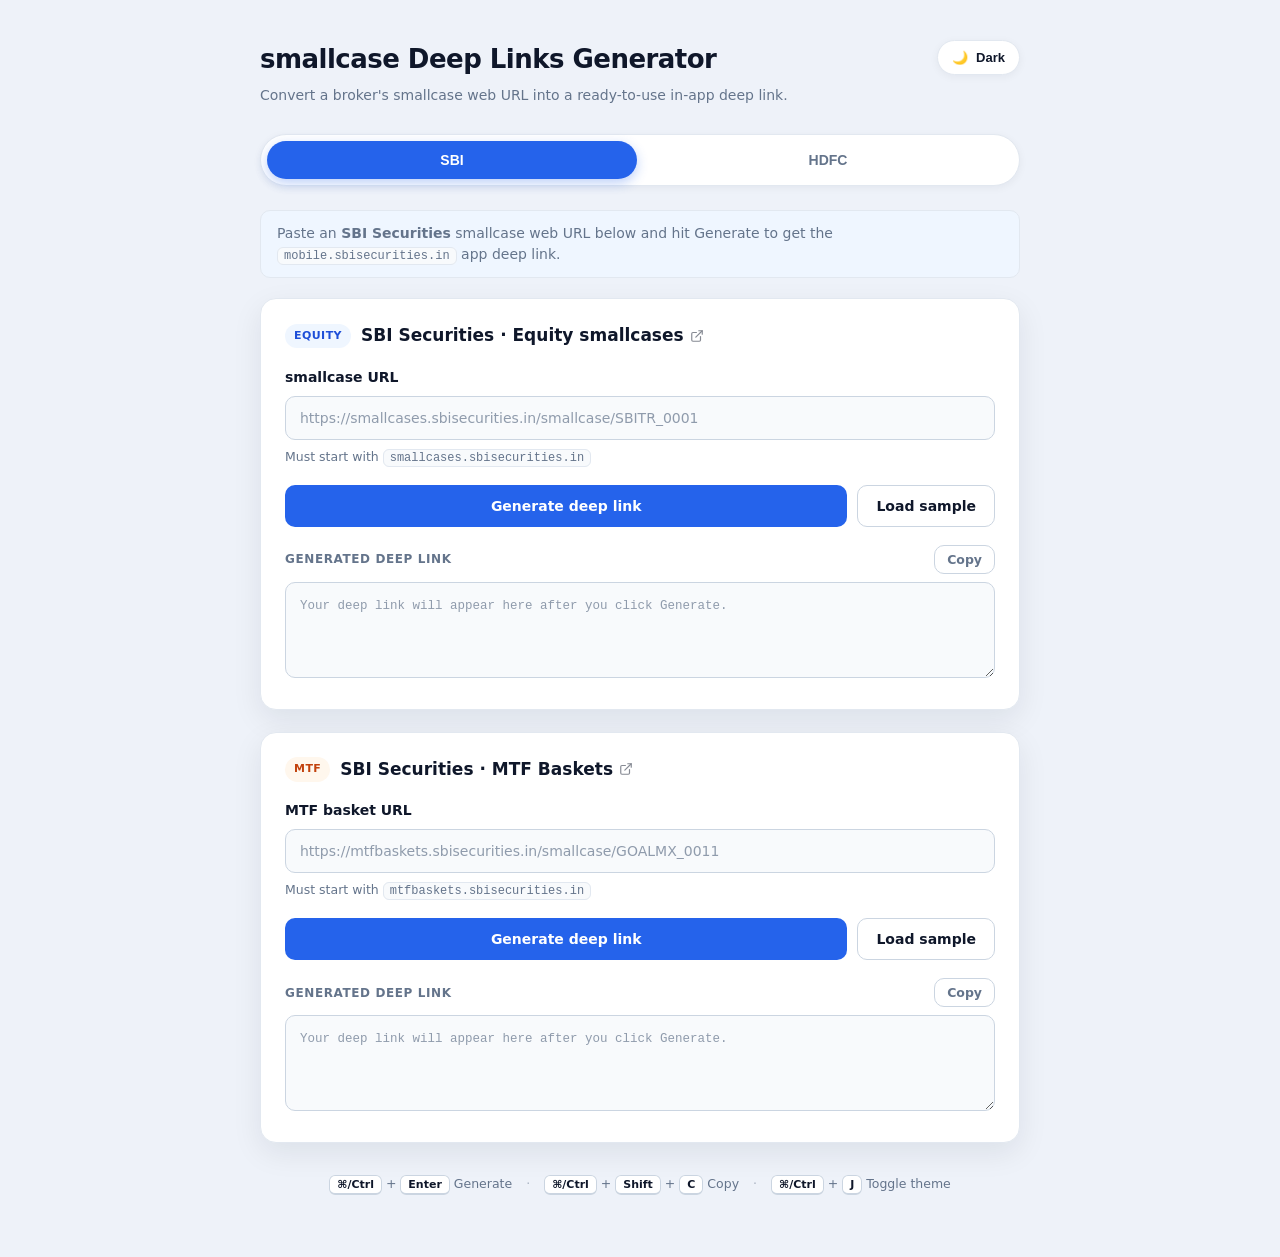
==== deeplinks-generator/index.html @ 59020370 "Initial commit: pm-utilities consolidation Consolidates standalone repos into a single Vercel site w" ====
<!DOCTYPE html>
<html lang="en">
<head>
<meta charset="UTF-8" />
<meta name="viewport" content="width=device-width, initial-scale=1.0" />
<title>smallcase Deep Links Generator</title>

<!-- Inline SVG favicon (a link/chain glyph). Kept inline so the page stays
     fully self-contained — no external asset requests (works offline / on any host). -->
<link rel="icon" href="data:image/svg+xml,%3Csvg xmlns='http://www.w3.org/2000/svg' viewBox='0 0 100 100'%3E%3Ctext y='.9em' font-size='90'%3E%F0%9F%94%97%3C/text%3E%3C/svg%3E" />

<style>
/* ============================================================================
   THEME TOKENS
   Everything visual is driven by these CSS variables. To re-skin the whole app
   (e.g. for a new broker's brand), you only need to touch this block.
   ============================================================================ */
:root {
  /* Surfaces & text */
  --bg: #eef2f9;
  --surface: #ffffff;
  --surface-2: #f8fafc;
  --border: #e2e8f0;
  --border-strong: #cbd5e1;
  --text: #0f172a;
  --text-muted: #64748b;

  /* Brand / primary action */
  --primary: #2563eb;
  --primary-hover: #1d4ed8;
  --primary-soft: #eff6ff;
  --ring: rgba(37, 99, 235, 0.30);

  /* Status colors */
  --success: #16a34a;
  --success-bg: #dcfce7;
  --success-text: #166534;
  --danger: #dc2626;
  --danger-bg: #fee2e2;
  --danger-text: #991b1b;

  /* Product chip accents */
  --chip-eq-bg: #eff6ff;   --chip-eq-tx: #1d4ed8;
  --chip-mtf-bg: #fff7ed;  --chip-mtf-tx: #c2410c;
  --chip-sky-bg: #f5f3ff;  --chip-sky-tx: #7c3aed;

  /* Shape & depth */
  --radius: 16px;
  --radius-sm: 10px;
  --shadow: 0 10px 30px rgba(15, 23, 42, 0.08);
  --shadow-sm: 0 2px 8px rgba(15, 23, 42, 0.05);
}

/* ---- DARK THEME: cards are lifted above the background so they read as panels ---- */
[data-theme="dark"] {
  --bg: #0b1120;
  --surface: #131c31;
  --surface-2: #0f1729;
  --border: #24314a;
  --border-strong: #37476a;
  --text: #e6ebf5;
  --text-muted: #94a3b8;

  --primary: #3b82f6;
  --primary-hover: #60a5fa;
  --primary-soft: #172554;
  --ring: rgba(96, 165, 250, 0.35);

  --success-bg: #052e16;  --success-text: #86efac;
  --danger-bg: #450a0a;   --danger-text: #fca5a5;

  --chip-eq-bg: #172554;   --chip-eq-tx: #93c5fd;
  --chip-mtf-bg: #3a1e08;  --chip-mtf-tx: #fdba74;
  --chip-sky-bg: #2a1a52;  --chip-sky-tx: #c4b5fd;

  --shadow: 0 10px 30px rgba(0, 0, 0, 0.4);
  --shadow-sm: 0 2px 8px rgba(0, 0, 0, 0.3);
}

/* ============================================================================
   GLOBAL / LAYOUT
   ============================================================================ */
* { box-sizing: border-box; }

body {
  margin: 0;
  padding: 40px 16px 64px;
  font-family: "Inter", system-ui, -apple-system, BlinkMacSystemFont,
    "Segoe UI", Roboto, Arial, sans-serif;
  background: var(--bg);
  color: var(--text);
  line-height: 1.5;
  transition: background-color 0.3s ease, color 0.3s ease;
}

.container { max-width: 760px; margin: auto; }

/* ============================================================================
   HEADER
   ============================================================================ */
header {
  display: flex;
  justify-content: space-between;
  align-items: flex-start;
  gap: 16px;
  margin-bottom: 28px;
}

.title-block h1 {
  margin: 0;
  font-size: 26px;
  font-weight: 800;
  letter-spacing: -0.02em;
  color: var(--text);
}

.title-block p {
  margin: 6px 0 0;
  font-size: 14px;
  color: var(--text-muted);
}

/* Theme toggle button */
.theme-toggle {
  flex-shrink: 0;
  display: inline-flex;
  align-items: center;
  gap: 8px;
  border: 1px solid var(--border);
  background: var(--surface);
  padding: 9px 14px;
  border-radius: 999px;
  cursor: pointer;
  font-weight: 600;
  font-size: 13px;
  color: var(--text);
  box-shadow: var(--shadow-sm);
  transition: background-color 0.2s ease, border-color 0.2s ease, transform 0.05s ease;
}
.theme-toggle:hover { border-color: var(--border-strong); }
.theme-toggle:active { transform: translateY(1px); }

/* ============================================================================
   TABS (segmented control)
   ============================================================================ */
.tabs-container {
  display: flex;
  gap: 6px;
  padding: 6px;
  margin-bottom: 24px;
  background: var(--surface);
  border: 1px solid var(--border);
  border-radius: 999px;
  box-shadow: var(--shadow-sm);
}

.tab-button {
  flex: 1;
  padding: 11px 20px;
  border: none;
  background: transparent;
  color: var(--text-muted);
  font-weight: 700;
  font-size: 14px;
  cursor: pointer;
  border-radius: 999px;
  transition: background-color 0.2s ease, color 0.2s ease;
}
.tab-button:hover { color: var(--text); }
.tab-button.active {
  background: var(--primary);
  color: #fff;
  box-shadow: 0 4px 12px var(--ring);
}

/* Tab panels: only the active one is shown */
.tab-content { display: none; animation: fade 0.25s ease; }
.tab-content.active { display: block; }
@keyframes fade { from { opacity: 0; transform: translateY(4px); } to { opacity: 1; transform: none; } }

/* Short explainer shown at the top of each tab */
.tab-intro {
  font-size: 14px;
  color: var(--text-muted);
  background: var(--primary-soft);
  border: 1px solid var(--border);
  border-radius: var(--radius-sm);
  padding: 12px 16px;
  margin-bottom: 20px;
}

/* ============================================================================
   CARD (one generator per card)
   ============================================================================ */
.card {
  background: var(--surface);
  border: 1px solid var(--border);
  border-radius: var(--radius);
  padding: 24px;
  margin-bottom: 22px;
  box-shadow: var(--shadow);
}

.card-head { margin-bottom: 18px; }

.card-titles {
  display: flex;
  align-items: center;
  gap: 10px;
  flex-wrap: wrap;
}

.card h2 {
  margin: 0;
  font-size: 17px;
  font-weight: 700;
}
.card h2 a {
  color: var(--text);
  text-decoration: none;
  display: inline-flex;
  align-items: center;
  gap: 6px;
}
.card h2 a:hover { color: var(--primary); }
.card h2 a svg { opacity: 0.5; transition: opacity 0.2s ease; }
.card h2 a:hover svg { opacity: 1; }

/* Product chips */
.chip {
  font-size: 11px;
  font-weight: 700;
  text-transform: uppercase;
  letter-spacing: 0.04em;
  padding: 4px 9px;
  border-radius: 999px;
}
.chip-eq  { background: var(--chip-eq-bg);  color: var(--chip-eq-tx); }
.chip-mtf { background: var(--chip-mtf-bg); color: var(--chip-mtf-tx); }
.chip-sky { background: var(--chip-sky-bg); color: var(--chip-sky-tx); }

/* ============================================================================
   FORM FIELDS
   ============================================================================ */
.field { margin-bottom: 4px; }

.field-label-row {
  display: flex;
  align-items: center;
  gap: 10px;
  margin-bottom: 8px;
}

label {
  font-weight: 600;
  font-size: 14px;
  color: var(--text);
}

input[type="text"], textarea {
  width: 100%;
  padding: 13px 14px;
  border-radius: var(--radius-sm);
  border: 1px solid var(--border-strong);
  background: var(--surface-2);
  color: var(--text);
  font-size: 14px;
  font-family: inherit;
  transition: border-color 0.15s ease, box-shadow 0.15s ease, background-color 0.3s ease;
}
input[type="text"]::placeholder, textarea::placeholder { color: var(--text-muted); opacity: 0.7; }

input[type="text"]:focus, textarea:focus {
  outline: none;
  border-color: var(--primary);
  box-shadow: 0 0 0 3px var(--ring);
  background: var(--surface);
}

/* Red state — only applied when a real error is asserted (on Generate), never mid-typing */
input.error {
  border-color: var(--danger);
  box-shadow: 0 0 0 3px rgba(220, 38, 38, 0.18);
}

/* Small helper text under an input */
.hint {
  margin: 8px 0 0;
  font-size: 12.5px;
  color: var(--text-muted);
}
.hint code, .tab-intro code, .utm .hint code {
  background: var(--surface-2);
  border: 1px solid var(--border);
  padding: 1px 6px;
  border-radius: 6px;
  font-size: 12px;
}

/* Inline validation badge (shown next to the field label) */
.badge {
  font-size: 12px;
  font-weight: 700;
  padding: 3px 10px;
  border-radius: 999px;
  display: none; /* toggled by JS */
}
.badge.valid   { background: var(--success-bg); color: var(--success-text); }
.badge.invalid { background: var(--danger-bg);  color: var(--danger-text); }

/* Hard error message under the input (shown on a failed Generate) */
.error-text {
  margin-top: 8px;
  font-size: 13px;
  font-weight: 600;
  color: var(--danger);
  display: none; /* toggled by JS */
}

/* ============================================================================
   UTM PARAMETERS BLOCK (HDFC IR & MTF only)
   ============================================================================ */
.utm {
  margin-top: 20px;
  padding: 16px;
  background: var(--surface-2);
  border: 1px dashed var(--border-strong);
  border-radius: var(--radius-sm);
}
.utm-head {
  font-weight: 700;
  font-size: 14px;
  margin-bottom: 2px;
}
.utm-head .muted { color: var(--text-muted); font-weight: 500; }
.utm .hint { margin-bottom: 14px; }

.utm-grid {
  display: grid;
  grid-template-columns: 1fr 1fr;
  gap: 14px;
}
.field-sm label {
  display: block;
  font-size: 12px;
  font-weight: 600;
  color: var(--text-muted);
  margin-bottom: 6px;
}
.field-sm input[type="text"] { padding: 10px 12px; }

/* add_params toggle */
.switch-field { display: flex; flex-direction: column; justify-content: center; }
.switch-label {
  display: inline-flex;
  align-items: center;
  gap: 8px;
  font-size: 13px;
  font-weight: 600;
  color: var(--text);
  cursor: pointer;
}
.switch-label input { width: 16px; height: 16px; accent-color: var(--primary); cursor: pointer; }

/* ============================================================================
   ACTIONS (buttons)
   ============================================================================ */
.actions {
  display: flex;
  gap: 10px;
  margin: 18px 0 0;
  flex-wrap: wrap;
}

.btn {
  display: inline-flex;
  align-items: center;
  justify-content: center;
  gap: 7px;
  padding: 12px 18px;
  border-radius: var(--radius-sm);
  border: 1px solid transparent;
  font-weight: 600;
  font-size: 14px;
  font-family: inherit;
  cursor: pointer;
  transition: background-color 0.15s ease, border-color 0.15s ease, transform 0.05s ease;
}
.btn:active { transform: translateY(1px); }

.btn.primary {
  flex: 1;
  min-width: 180px;
  background: var(--primary);
  color: #fff;
}
.btn.primary:hover { background: var(--primary-hover); }

.btn.ghost {
  background: transparent;
  border-color: var(--border-strong);
  color: var(--text);
}
.btn.ghost:hover { background: var(--surface-2); border-color: var(--text-muted); }

/* Small copy button that lives in the output header */
.btn.copy {
  padding: 6px 12px;
  font-size: 12.5px;
  background: transparent;
  border-color: var(--border-strong);
  color: var(--text-muted);
}
.btn.copy:hover { color: var(--primary); border-color: var(--primary); }

/* ============================================================================
   OUTPUT
   ============================================================================ */
.output { margin-top: 18px; }
.output-head {
  display: flex;
  justify-content: space-between;
  align-items: center;
  margin-bottom: 8px;
}
.output-title {
  font-size: 12px;
  font-weight: 700;
  text-transform: uppercase;
  letter-spacing: 0.05em;
  color: var(--text-muted);
}
textarea {
  min-height: 96px;
  resize: vertical;
  font-family: "SF Mono", "JetBrains Mono", Consolas, Menlo, monospace;
  font-size: 12.5px;
  line-height: 1.6;
  word-break: break-all;
}

/* ============================================================================
   FOOTER / SHORTCUTS
   ============================================================================ */
.shortcuts {
  margin-top: 32px;
  text-align: center;
  font-size: 12.5px;
  color: var(--text-muted);
}
.shortcuts kbd {
  background: var(--surface);
  border: 1px solid var(--border-strong);
  border-bottom-width: 2px;
  border-radius: 6px;
  padding: 2px 7px;
  font-family: inherit;
  font-size: 11px;
  font-weight: 600;
  color: var(--text);
}
.shortcuts .sep { margin: 0 10px; opacity: 0.5; }

/* ============================================================================
   TOAST (transient bottom-right notifications)
   ============================================================================ */
.toast {
  position: fixed;
  bottom: 24px;
  right: 24px;
  max-width: 320px;
  padding: 13px 18px;
  border-radius: var(--radius-sm);
  font-weight: 600;
  font-size: 14px;
  color: #fff;
  background: #0f172a;
  opacity: 0;
  pointer-events: none;
  transform: translateY(12px);
  transition: opacity 0.25s ease, transform 0.25s ease;
  box-shadow: var(--shadow);
  z-index: 100;
}
.toast.show { opacity: 1; transform: translateY(0); }
.toast.toast-success { background: var(--success); }
.toast.toast-error   { background: var(--danger); }

/* ============================================================================
   RESPONSIVE
   ============================================================================ */
@media (max-width: 560px) {
  body { padding: 24px 12px 48px; }
  .utm-grid { grid-template-columns: 1fr; }
  .btn.primary { min-width: 0; width: 100%; }
  .actions { flex-direction: column; }
  .title-block h1 { font-size: 22px; }
}
</style>
</head>

<body>
<div class="container">

  <!-- ============================ HEADER ============================ -->
  <header>
    <div class="title-block">
      <h1>smallcase Deep Links Generator</h1>
      <p>Convert a broker's smallcase web URL into a ready-to-use in-app deep link.</p>
    </div>
    <button class="theme-toggle" onclick="toggleTheme()" aria-label="Toggle dark / light theme">
      <span id="themeIcon">🌙</span><span id="themeLabel">Dark</span>
    </button>
  </header>

  <!-- ============================ TABS ============================ -->
  <!-- Each button passes `this` to switchTab so we never depend on the
       implicit global `event` (see JS note). -->
  <div class="tabs-container">
    <button class="tab-button active" onclick="switchTab('sbi', this)">SBI</button>
    <button class="tab-button" onclick="switchTab('hdfc', this)">HDFC</button>
  </div>

  <!-- ============================================================
       SBI TAB
       ============================================================ -->
  <div id="sbi-content" class="tab-content active">
    <div class="tab-intro">
      Paste an <strong>SBI Securities</strong> smallcase web URL below and hit Generate to get the
      <code>mobile.sbisecurities.in</code> app deep link.
    </div>

    <!-- SBI Equity -->
    <div class="card" id="sbi-eq-card">
      <div class="card-head">
        <div class="card-titles">
          <span class="chip chip-eq">Equity</span>
          <h2>
            <a href="https://smallcases.sbisecurities.in/" target="_blank" rel="noopener">
              SBI Securities · Equity smallcases
              <svg width="14" height="14" viewBox="0 0 24 24" fill="none" stroke="currentColor" stroke-width="2" stroke-linecap="round" stroke-linejoin="round"><path d="M18 13v6a2 2 0 0 1-2 2H5a2 2 0 0 1-2-2V8a2 2 0 0 1 2-2h6"/><polyline points="15 3 21 3 21 9"/><line x1="10" y1="14" x2="21" y2="3"/></svg>
            </a>
          </h2>
        </div>
      </div>

      <div class="field">
        <div class="field-label-row">
          <label for="sbiEqInput">smallcase URL</label>
          <span id="sbieqBadge" class="badge"></span>
        </div>
        <input id="sbiEqInput" type="text"
               placeholder="https://smallcases.sbisecurities.in/smallcase/SBITR_0001"
               oninput="liveValidate(this,'https://smallcases.sbisecurities.in',sbieqBadge,sbieqErr)" />
        <p class="hint">Must start with <code>smallcases.sbisecurities.in</code></p>
        <div id="sbieqErr" class="error-text">Invalid Equity smallcase URL</div>
      </div>

      <div class="actions">
        <button class="btn primary" onclick="generateSBIEQ()">Generate deep link</button>
        <button class="btn ghost" onclick="loadSBIEQSample()">Load sample</button>
      </div>

      <div class="output">
        <div class="output-head">
          <span class="output-title">Generated deep link</span>
          <button class="btn copy" onclick="copyToClipboard('sbiEqOutput')">Copy</button>
        </div>
        <textarea id="sbiEqOutput" readonly placeholder="Your deep link will appear here after you click Generate."></textarea>
      </div>
    </div>

    <!-- SBI MTF -->
    <div class="card" id="sbi-mtf-card">
      <div class="card-head">
        <div class="card-titles">
          <span class="chip chip-mtf">MTF</span>
          <h2>
            <a href="https://mtfbaskets.sbisecurities.in/" target="_blank" rel="noopener">
              SBI Securities · MTF Baskets
              <svg width="14" height="14" viewBox="0 0 24 24" fill="none" stroke="currentColor" stroke-width="2" stroke-linecap="round" stroke-linejoin="round"><path d="M18 13v6a2 2 0 0 1-2 2H5a2 2 0 0 1-2-2V8a2 2 0 0 1 2-2h6"/><polyline points="15 3 21 3 21 9"/><line x1="10" y1="14" x2="21" y2="3"/></svg>
            </a>
          </h2>
        </div>
      </div>

      <div class="field">
        <div class="field-label-row">
          <label for="sbiMtfInput">MTF basket URL</label>
          <span id="sbimtfBadge" class="badge"></span>
        </div>
        <input id="sbiMtfInput" type="text"
               placeholder="https://mtfbaskets.sbisecurities.in/smallcase/GOALMX_0011"
               oninput="liveValidate(this,'https://mtfbaskets.sbisecurities.in',sbimtfBadge,sbimtfErr)" />
        <p class="hint">Must start with <code>mtfbaskets.sbisecurities.in</code></p>
        <div id="sbimtfErr" class="error-text">Invalid MTF basket URL</div>
      </div>

      <div class="actions">
        <button class="btn primary" onclick="generateSBIMTF()">Generate deep link</button>
        <button class="btn ghost" onclick="loadSBIMTFSample()">Load sample</button>
      </div>

      <div class="output">
        <div class="output-head">
          <span class="output-title">Generated deep link</span>
          <button class="btn copy" onclick="copyToClipboard('sbiMtfOutput')">Copy</button>
        </div>
        <textarea id="sbiMtfOutput" readonly placeholder="Your deep link will appear here after you click Generate."></textarea>
      </div>
    </div>
  </div>

  <!-- ============================================================
       HDFC TAB
       ============================================================ -->
  <div id="hdfc-content" class="tab-content">
    <div class="tab-intro">
      Paste an <strong>HDFC</strong> smallcase web URL below. IR &amp; MTF links support optional
      <strong>UTM parameters</strong>, which are bundled into the <code>extra_param</code> JSON payload.
    </div>

    <!-- HDFC IR -->
    <div class="card" id="hdfc-ir-card">
      <div class="card-head">
        <div class="card-titles">
          <span class="chip chip-eq">Invest Right</span>
          <h2>
            <a href="https://basketinvesting.hdfcsec.com/" target="_blank" rel="noopener">
              HDFC Securities · IR smallcases
              <svg width="14" height="14" viewBox="0 0 24 24" fill="none" stroke="currentColor" stroke-width="2" stroke-linecap="round" stroke-linejoin="round"><path d="M18 13v6a2 2 0 0 1-2 2H5a2 2 0 0 1-2-2V8a2 2 0 0 1 2-2h6"/><polyline points="15 3 21 3 21 9"/><line x1="10" y1="14" x2="21" y2="3"/></svg>
            </a>
          </h2>
        </div>
      </div>

      <div class="field">
        <div class="field-label-row">
          <label for="hdfc_irInput">smallcase URL</label>
          <span id="hdfcirBadge" class="badge"></span>
        </div>
        <input id="hdfc_irInput" type="text"
               placeholder="https://basketinvesting.hdfcsec.com/smallcase/HDNM_0014"
               oninput="liveValidate(this,'https://basketinvesting.hdfcsec.com',hdfcirBadge,hdfcirErr)" />
        <p class="hint">Must start with <code>basketinvesting.hdfcsec.com</code></p>
        <div id="hdfcirErr" class="error-text">Invalid IR smallcase URL</div>
      </div>

      <!-- UTM block — values are read by generateHDFCIR() and bundled into extra_param JSON -->
      <div class="utm">
        <div class="utm-head">UTM parameters <span class="muted">(optional)</span></div>
        <p class="hint">Bundled into the <code>extra_param</code> JSON. Blank fields are still sent as empty strings.</p>
        <div class="utm-grid">
          <div class="field-sm">
            <label for="hdfc_ir_utm_source">utm_source</label>
            <input id="hdfc_ir_utm_source" type="text" placeholder="e.g. ir" />
          </div>
          <div class="field-sm">
            <label for="hdfc_ir_utm_medium">utm_medium</label>
            <input id="hdfc_ir_utm_medium" type="text" placeholder="e.g. inapp" />
          </div>
          <div class="field-sm">
            <label for="hdfc_ir_utm_campaign">utm_campaign</label>
            <input id="hdfc_ir_utm_campaign" type="text" placeholder="e.g. br-marketing" />
          </div>
          <div class="field-sm">
            <label for="hdfc_ir_utm_content">utm_content</label>
            <input id="hdfc_ir_utm_content" type="text" placeholder="optional" />
          </div>
          <div class="field-sm">
            <label for="hdfc_ir_utm_term">utm_term</label>
            <input id="hdfc_ir_utm_term" type="text" placeholder="optional" />
          </div>
          <div class="field-sm switch-field">
            <label class="switch-label" for="hdfc_ir_add_params">
              <input id="hdfc_ir_add_params" type="checkbox" checked />
              add_params
            </label>
            <span class="hint">Adds <code>"add_params": true</code></span>
          </div>
        </div>
      </div>

      <div class="actions">
        <button class="btn primary" onclick="generateHDFCIR()">Generate deep link</button>
        <button class="btn ghost" onclick="loadHDFCIRSample()">Load sample</button>
      </div>

      <div class="output">
        <div class="output-head">
          <span class="output-title">Generated deep link</span>
          <button class="btn copy" onclick="copyToClipboard('hdfc_irOutput')">Copy</button>
        </div>
        <textarea id="hdfc_irOutput" readonly placeholder="Your deep link will appear here after you click Generate."></textarea>
      </div>
    </div>

    <!-- HDFC MTF -->
    <div class="card" id="hdfc-mtf-card">
      <div class="card-head">
        <div class="card-titles">
          <span class="chip chip-mtf">MTF</span>
          <h2>
            <a href="https://mtfbaskets.hdfcsec.com/" target="_blank" rel="noopener">
              HDFC Securities · MTF Baskets
              <svg width="14" height="14" viewBox="0 0 24 24" fill="none" stroke="currentColor" stroke-width="2" stroke-linecap="round" stroke-linejoin="round"><path d="M18 13v6a2 2 0 0 1-2 2H5a2 2 0 0 1-2-2V8a2 2 0 0 1 2-2h6"/><polyline points="15 3 21 3 21 9"/><line x1="10" y1="14" x2="21" y2="3"/></svg>
            </a>
          </h2>
        </div>
      </div>

      <div class="field">
        <div class="field-label-row">
          <label for="hdfc_mtfInput">MTF basket URL</label>
          <span id="hdfcmtfBadge" class="badge"></span>
        </div>
        <input id="hdfc_mtfInput" type="text"
               placeholder="https://mtfbaskets.hdfcsec.com/smallcase/HDFCNM_0001"
               oninput="liveValidate(this,'https://mtfbaskets.hdfcsec.com',hdfcmtfBadge,hdfcmtfErr)" />
        <p class="hint">Must start with <code>mtfbaskets.hdfcsec.com</code></p>
        <div id="hdfcmtfErr" class="error-text">Invalid MTF basket URL</div>
      </div>

      <!-- UTM block — values are read by generateHDFCMTF() and bundled into extra_param JSON -->
      <div class="utm">
        <div class="utm-head">UTM parameters <span class="muted">(optional)</span></div>
        <p class="hint">Bundled into the <code>extra_param</code> JSON. Blank fields are still sent as empty strings.</p>
        <div class="utm-grid">
          <div class="field-sm">
            <label for="hdfc_mtf_utm_source">utm_source</label>
            <input id="hdfc_mtf_utm_source" type="text" placeholder="e.g. mtf" />
          </div>
          <div class="field-sm">
            <label for="hdfc_mtf_utm_medium">utm_medium</label>
            <input id="hdfc_mtf_utm_medium" type="text" placeholder="e.g. inapp" />
          </div>
          <div class="field-sm">
            <label for="hdfc_mtf_utm_campaign">utm_campaign</label>
            <input id="hdfc_mtf_utm_campaign" type="text" placeholder="e.g. br-marketing" />
          </div>
          <div class="field-sm">
            <label for="hdfc_mtf_utm_content">utm_content</label>
            <input id="hdfc_mtf_utm_content" type="text" placeholder="optional" />
          </div>
          <div class="field-sm">
            <label for="hdfc_mtf_utm_term">utm_term</label>
            <input id="hdfc_mtf_utm_term" type="text" placeholder="optional" />
          </div>
          <div class="field-sm switch-field">
            <label class="switch-label" for="hdfc_mtf_add_params">
              <input id="hdfc_mtf_add_params" type="checkbox" checked />
              add_params
            </label>
            <span class="hint">Adds <code>"add_params": true</code></span>
          </div>
        </div>
      </div>

      <div class="actions">
        <button class="btn primary" onclick="generateHDFCMTF()">Generate deep link</button>
        <button class="btn ghost" onclick="loadHDFCMTFSample()">Load sample</button>
      </div>

      <div class="output">
        <div class="output-head">
          <span class="output-title">Generated deep link</span>
          <button class="btn copy" onclick="copyToClipboard('hdfc_mtfOutput')">Copy</button>
        </div>
        <textarea id="hdfc_mtfOutput" readonly placeholder="Your deep link will appear here after you click Generate."></textarea>
      </div>
    </div>

    <!-- HDFC Sky -->
    <div class="card" id="hdfc-sky-card">
      <div class="card-head">
        <div class="card-titles">
          <span class="chip chip-sky">Sky</span>
          <h2>
            <a href="https://invest.hdfcsky.com/" target="_blank" rel="noopener">
              HDFC Sky · smallcases
              <svg width="14" height="14" viewBox="0 0 24 24" fill="none" stroke="currentColor" stroke-width="2" stroke-linecap="round" stroke-linejoin="round"><path d="M18 13v6a2 2 0 0 1-2 2H5a2 2 0 0 1-2-2V8a2 2 0 0 1 2-2h6"/><polyline points="15 3 21 3 21 9"/><line x1="10" y1="14" x2="21" y2="3"/></svg>
            </a>
          </h2>
        </div>
      </div>

      <div class="field">
        <div class="field-label-row">
          <label for="hdfc_skyInput">smallcase URL</label>
          <span id="hdfcskyBadge" class="badge"></span>
        </div>
        <input id="hdfc_skyInput" type="text"
               placeholder="https://invest.hdfcsky.com/smallcase/HDFCTR_0001"
               oninput="liveValidate(this,'https://invest.hdfcsky.com',hdfcskyBadge,hdfcskyErr)" />
        <p class="hint">Must start with <code>invest.hdfcsky.com</code></p>
        <div id="hdfcskyErr" class="error-text">Invalid HDFC Sky smallcase URL</div>
      </div>

      <div class="actions">
        <button class="btn primary" onclick="generateHDFCSky()">Generate deep link</button>
        <button class="btn ghost" onclick="loadHDFCSkySample()">Load sample</button>
      </div>

      <div class="output">
        <div class="output-head">
          <span class="output-title">Generated deep link</span>
          <button class="btn copy" onclick="copyToClipboard('hdfc_skyOutput')">Copy</button>
        </div>
        <textarea id="hdfc_skyOutput" readonly placeholder="Your deep link will appear here after you click Generate."></textarea>
      </div>
    </div>
  </div>

  <!-- ============================ FOOTER ============================ -->
  <div class="shortcuts">
    <kbd>⌘/Ctrl</kbd> + <kbd>Enter</kbd> Generate
    <span class="sep">·</span>
    <kbd>⌘/Ctrl</kbd> + <kbd>Shift</kbd> + <kbd>C</kbd> Copy
    <span class="sep">·</span>
    <kbd>⌘/Ctrl</kbd> + <kbd>J</kbd> Toggle theme
  </div>
</div>

<div id="toast" class="toast"></div>

<script>
/* ============================================================================
   smallcase Deep Links Generator — application script
   ----------------------------------------------------------------------------
   HOW THIS FILE IS ORGANISED (please read README.md before editing):

     1. UI HELPERS      — theme, tabs, toast, clipboard, live validation.
                          Safe to restyle / tweak. This is presentation only.

     2. VALIDATION GATE — validate(): the strict prefix check that GATES link
                          generation. Business logic — do not weaken it.

     3. GENERATORS      — one generate*() per product. These build the actual
                          deep-link strings. *** BUSINESS LOGIC — DO NOT EDIT
                          the URL templates, encoding, JSON shape or sso_keys.
                          They are verified correct. ***

     4. SAMPLE LOADERS  — fill demo data for quick testing.

     5. KEYBOARD SHORTCUTS.

   ADDING A NEW BROKER (e.g. Axis / Axis MTF): follow the step-by-step recipe
   in README.md → "Adding a new broker". In short: add a card in the HTML
   (reusing the existing ID naming convention), add a generate*() function
   here, add a sample loader, and wire it into the keyboard-shortcut router.

   NOTE ON GLOBALS: browsers expose every element with an id="x" as a global
   variable `x`. The generators rely on this (e.g. `sbiEqInput`), so element
   IDs MUST NOT be renamed without also updating the JS.
   ============================================================================ */

/* ============================================================================
   1. UI HELPERS
   ============================================================================ */

/* ---- Theme (persisted in localStorage) ---- */
const root = document.documentElement;
root.dataset.theme = localStorage.theme || "light";

function toggleTheme() {
  root.dataset.theme = root.dataset.theme === "dark" ? "light" : "dark";
  localStorage.theme = root.dataset.theme;
  updateThemeToggle();
  showToast(`Switched to ${root.dataset.theme} mode`);
}

/* Keeps the toggle's icon/label in sync with the current theme. */
function updateThemeToggle() {
  const isDark = root.dataset.theme === "dark";
  const icon = document.getElementById("themeIcon");
  const label = document.getElementById("themeLabel");
  if (icon)  icon.textContent = isDark ? "☀️" : "🌙";
  if (label) label.textContent = isDark ? "Light" : "Dark";
}
// The script lives in <head>, so wait for the DOM before touching elements.
window.addEventListener("DOMContentLoaded", updateThemeToggle);

/* ---- Tabs ----
   Receives the clicked button explicitly (`btn`) instead of relying on the
   implicit global `event`, which is deprecated and breaks in strict setups. */
function switchTab(tabName, btn) {
  document.querySelectorAll(".tab-content").forEach(c => c.classList.remove("active"));
  document.querySelectorAll(".tab-button").forEach(b => b.classList.remove("active"));
  document.getElementById(tabName + "-content").classList.add("active");
  if (btn) btn.classList.add("active");
}

/* ---- Toast ----
   Colour is inferred from the message text so the generators don't need to
   pass a type (keeps their call sites untouched). */
let toastTimer;
function showToast(msg) {
  const t = document.getElementById("toast");
  t.textContent = msg;
  const isError = /invalid|error|failed|nothing/i.test(msg);
  t.className = "toast show " + (isError ? "toast-error" : "toast-success");
  clearTimeout(toastTimer);
  toastTimer = setTimeout(() => { t.className = "toast"; }, 2400);
}

/* ---- Clipboard ----
   Gives explicit feedback whether the copy succeeds, fails, or there's nothing
   to copy (the old version failed silently). */
function copyToClipboard(id) {
  const el = document.getElementById(id);
  if (!el || !el.value) {
    showToast("Nothing to copy — generate a link first");
    return;
  }
  navigator.clipboard.writeText(el.value)
    .then(() => showToast("Copied to clipboard"))
    .catch(() => showToast("Copy failed — select the text and copy manually"));
}

/* ---- Live validation (runs on every keystroke) ----
   FRIENDLY by design: it only ever shows the positive "Valid" badge and always
   clears any red error state. It NEVER shows a red error while the user is
   still typing — that was the old "phantom error" bug. The hard invalid state
   is asserted only on an actual Generate attempt, by validate() below. */
function liveValidate(input, domain, badge, err) {
  const v = input.value.trim();

  // Any edit clears a previously-shown hard error.
  input.classList.remove("error");
  err.style.display = "none";

  if (!v) {                    // empty → fully neutral
    badge.style.display = "none";
    return;
  }
  if (v.startsWith(domain)) {  // matches → green "Valid"
    badge.style.display = "inline-block";
    badge.className = "badge valid";
    badge.textContent = "Valid";
  } else {                     // not yet valid, but still typing → stay neutral
    badge.style.display = "none";
  }
}

/* ============================================================================
   2. VALIDATION GATE  (business logic — the strict check that gates Generate)
   ----------------------------------------------------------------------------
   Called by every generator and by the sample loaders. Unlike liveValidate,
   this DOES show the red invalid state, because reaching here means the user
   has committed to generating — so a bad URL is a real, reportable error.
   ============================================================================ */
function validate(input, domain, badge, err) {
  const v = input.value.trim();
  badge.style.display = "inline-block";

  if (v.startsWith(domain)) {
    badge.className = "badge valid";
    badge.textContent = "Valid";
    input.classList.remove("error");
    err.style.display = "none";
    return true;
  }

  badge.className = "badge invalid";
  badge.textContent = "Invalid";
  input.classList.add("error");
  err.style.display = "block";
  return false;
}

/* ---- Shared encoder used by the SBI generators ---- */
function base64Encode(input) {
  return btoa(input).replace(/=+$/, "");
}

/* ============================================================================
   3. GENERATORS  — *** BUSINESS LOGIC: DO NOT EDIT THE OUTPUT TEMPLATES ***
   Each function: (1) validates the URL, (2) splits base path from query, and
   (3) assembles the broker-specific deep link. The exact string formats,
   encoding schemes, JSON shapes and sso_keys below are verified correct.
   ============================================================================ */

/* SBI Equity → mobile.sbisecurities.in/invest (base64-encoded path & params). */
function generateSBIEQ() {
  const i = sbiEqInput, o = sbiEqOutput;
  if (!validate(i, "https://smallcases.sbisecurities.in", sbieqBadge, sbieqErr)) {
    showToast("Invalid EQ URL");
    return;
  }

  try {
    const [b, p] = i.value.split("?");
    const u = new URL(b);
    const path = u.pathname + u.hash;

    o.value =
      `https://mobile.sbisecurities.in/invest?category=smallcase` +
      `&path=${base64Encode(encodeURIComponent(path))}` +
      `&params=${base64Encode(encodeURIComponent(p || ""))}`;

    showToast("EQ deep link generated");
  } catch {
    o.value = "⚠️ Error generating link";
    showToast("Error generating link");
  }
}

/* SBI MTF → mobile.sbisecurities.in/dashboard (base64-encoded path & params). */
function generateSBIMTF() {
  const i = sbiMtfInput, o = sbiMtfOutput;
  if (!validate(i, "https://mtfbaskets.sbisecurities.in", sbimtfBadge, sbimtfErr)) {
    showToast("Invalid MTF URL");
    return;
  }

  try {
    const [b, p] = i.value.split("?");
    const u = new URL(b);
    const path = u.pathname + u.hash;

    o.value =
      `https://mobile.sbisecurities.in/dashboard?tab=explore&category=mtf_baskets` +
      `&path=${base64Encode(encodeURIComponent(path))}` +
      `&params=${base64Encode(encodeURIComponent(p || ""))}`;

    showToast("MTF deep link generated");
  } catch {
    o.value = "⚠️ Error generating link";
    showToast("Error generating link");
  }
}

/* HDFC IR → hdfcsec.com invest-right SSO. UTM fields + path are packed into a
   JSON object, JSON.stringify'd and percent-encoded into `extra_param`. */
function generateHDFCIR() {
  const i = hdfc_irInput, o = hdfc_irOutput;
  if (!validate(i, "https://basketinvesting.hdfcsec.com", hdfcirBadge, hdfcirErr)) {
    showToast("Invalid IR URL");
    return;
  }

  try {
    const [b, p] = i.value.split("?");
    const u = new URL(b);
    const path = u.pathname + u.hash;

    const utm_source = document.getElementById('hdfc_ir_utm_source').value.trim();
    const utm_medium = document.getElementById('hdfc_ir_utm_medium').value.trim();
    const utm_campaign = document.getElementById('hdfc_ir_utm_campaign').value.trim();
    const utm_content = document.getElementById('hdfc_ir_utm_content').value.trim();
    const utm_term = document.getElementById('hdfc_ir_utm_term').value.trim();
    const add_params = document.getElementById('hdfc_ir_add_params').checked;

    const extraParamObj = {
      path: path,
      utm_source: utm_source,
      utm_medium: utm_medium,
      utm_campaign: utm_campaign,
      utm_content: utm_content,
      utm_term: utm_term,
      add_params: add_params
    };

    const encodedExtraParam = encodeURIComponent(JSON.stringify(extraParamObj));

    o.value =
      `https://www.hdfcsec.com/invest-right-2022?key=sso&sso_key=IR_SMALLCASE` +
      `&extra_param=${encodedExtraParam}`;

    showToast("IR deep link generated");
  } catch {
    o.value = "⚠️ Error generating link";
    showToast("Error generating link");
  }
}

/* HDFC MTF → identical packing to IR, but with the MTF sso_key. */
function generateHDFCMTF() {
  const i = hdfc_mtfInput, o = hdfc_mtfOutput;
  if (!validate(i, "https://mtfbaskets.hdfcsec.com", hdfcmtfBadge, hdfcmtfErr)) {
    showToast("Invalid MTF URL");
    return;
  }

  try {
    const [b, p] = i.value.split("?");
    const u = new URL(b);
    const path = u.pathname + u.hash;

    const utm_source = document.getElementById('hdfc_mtf_utm_source').value.trim();
    const utm_medium = document.getElementById('hdfc_mtf_utm_medium').value.trim();
    const utm_campaign = document.getElementById('hdfc_mtf_utm_campaign').value.trim();
    const utm_content = document.getElementById('hdfc_mtf_utm_content').value.trim();
    const utm_term = document.getElementById('hdfc_mtf_utm_term').value.trim();
    const add_params = document.getElementById('hdfc_mtf_add_params').checked;

    const extraParamObj = {
      path: path,
      utm_source: utm_source,
      utm_medium: utm_medium,
      utm_campaign: utm_campaign,
      utm_content: utm_content,
      utm_term: utm_term,
      add_params: add_params
    };

    const encodedExtraParam = encodeURIComponent(JSON.stringify(extraParamObj));

    o.value =
      `https://www.hdfcsec.com/invest-right-2022?key=sso&sso_key=IR_MTF_BASKET_SMALLCASE` +
      `&extra_param=${encodedExtraParam}`;

    showToast("MTF deep link generated");
  } catch {
    o.value = "⚠️ Error generating link";
    showToast("Error generating link");
  }
}

/* HDFC Sky → hdfcsky.com small-case route (plain percent-encoded path/params). */
function generateHDFCSky() {
  const i = hdfc_skyInput, o = hdfc_skyOutput;
  if (!validate(i, "https://invest.hdfcsky.com", hdfcskyBadge, hdfcskyErr)) {
    showToast("Invalid HDFC Sky URL");
    return;
  }

  try {
    const [b, p] = i.value.split("?");
    const u = new URL(b);
    const path = u.pathname + u.hash;

    o.value =
      `https://hdfcsky.com/sky/hdfc-small-case` +
      `&path=${encodeURIComponent(path)}` +
      `&params=${encodeURIComponent(p || "")}` +
      `&add_params=true`;

    showToast("HDFC Sky deep link generated");
  } catch {
    o.value = "⚠️ Error generating link";
    showToast("Error generating link");
  }
}

/* ============================================================================
   4. SAMPLE DATA LOADERS
   Fill each field with a realistic example so the tool can be tried instantly.
   HDFC IR & MTF also seed sample UTM values.
   ============================================================================ */
function loadSBIEQSample() {
  document.getElementById('sbiEqInput').value = 'https://smallcases.sbisecurities.in/smallcase/SBITR_0001';
  validate(document.getElementById('sbiEqInput'), 'https://smallcases.sbisecurities.in', sbieqBadge, sbieqErr);
}

function loadSBIMTFSample() {
  document.getElementById('sbiMtfInput').value = 'https://mtfbaskets.sbisecurities.in/smallcase/GOALMX_0011';
  validate(document.getElementById('sbiMtfInput'), 'https://mtfbaskets.sbisecurities.in', sbimtfBadge, sbimtfErr);
}

function loadHDFCIRSample() {
  document.getElementById('hdfc_irInput').value = 'https://basketinvesting.hdfcsec.com/smallcase/HDNM_0014';
  document.getElementById('hdfc_ir_utm_source').value = 'ir';
  document.getElementById('hdfc_ir_utm_medium').value = 'inapp';
  document.getElementById('hdfc_ir_utm_campaign').value = 'br-marketing';
  document.getElementById('hdfc_ir_utm_content').value = '';
  document.getElementById('hdfc_ir_utm_term').value = '';
  document.getElementById('hdfc_ir_add_params').checked = true;
  validate(document.getElementById('hdfc_irInput'), 'https://basketinvesting.hdfcsec.com', hdfcirBadge, hdfcirErr);
}

function loadHDFCMTFSample() {
  document.getElementById('hdfc_mtfInput').value = 'https://mtfbaskets.hdfcsec.com/smallcase/HDFCNM_0001';
  document.getElementById('hdfc_mtf_utm_source').value = 'mtf';
  document.getElementById('hdfc_mtf_utm_medium').value = 'inapp';
  document.getElementById('hdfc_mtf_utm_campaign').value = 'br-marketing';
  document.getElementById('hdfc_mtf_utm_content').value = '';
  document.getElementById('hdfc_mtf_utm_term').value = '';
  document.getElementById('hdfc_mtf_add_params').checked = true;
  validate(document.getElementById('hdfc_mtfInput'), 'https://mtfbaskets.hdfcsec.com', hdfcmtfBadge, hdfcmtfErr);
}

function loadHDFCSkySample() {
  document.getElementById('hdfc_skyInput').value = 'https://invest.hdfcsky.com/smallcase/HDFCTR_0001';
  validate(document.getElementById('hdfc_skyInput'), 'https://invest.hdfcsky.com', hdfcskyBadge, hdfcskyErr);
}

/* ============================================================================
   5. KEYBOARD SHORTCUTS
   Routes to the correct action based on the active tab and the card the focus
   is currently inside (detected via .closest() on the card IDs). When adding a
   broker, extend the routers below to cover its new card.
   ============================================================================ */
document.addEventListener("keydown", e => {
  const mod = e.metaKey || e.ctrlKey;

  // ⌘/Ctrl + Enter → Generate
  if (mod && e.key === "Enter") {
    e.preventDefault();
    const active = document.querySelector('.tab-content.active');

    if (active.id === 'sbi-content') {
      if (document.activeElement.closest("#sbi-mtf-card")) generateSBIMTF();
      else generateSBIEQ();
    } else if (active.id === 'hdfc-content') {
      if (document.activeElement.closest("#hdfc-sky-card")) generateHDFCSky();
      else if (document.activeElement.closest("#hdfc-mtf-card")) generateHDFCMTF();
      else generateHDFCIR();
    }
  }

  // ⌘/Ctrl + Shift + C → Copy
  if (mod && e.shiftKey && e.key.toLowerCase() === "c") {
    e.preventDefault();
    const active = document.querySelector('.tab-content.active');

    if (active.id === 'sbi-content') {
      if (document.activeElement.closest("#sbi-mtf-card")) copyToClipboard("sbiMtfOutput");
      else copyToClipboard("sbiEqOutput");
    } else if (active.id === 'hdfc-content') {
      if (document.activeElement.closest("#hdfc-sky-card")) copyToClipboard("hdfc_skyOutput");
      else if (document.activeElement.closest("#hdfc-mtf-card")) copyToClipboard("hdfc_mtfOutput");
      else copyToClipboard("hdfc_irOutput");
    }
  }

  // ⌘/Ctrl + J → Toggle theme
  if (mod && e.key.toLowerCase() === "j") {
    e.preventDefault();
    toggleTheme();
  }
});
</script>
</body>
</html>
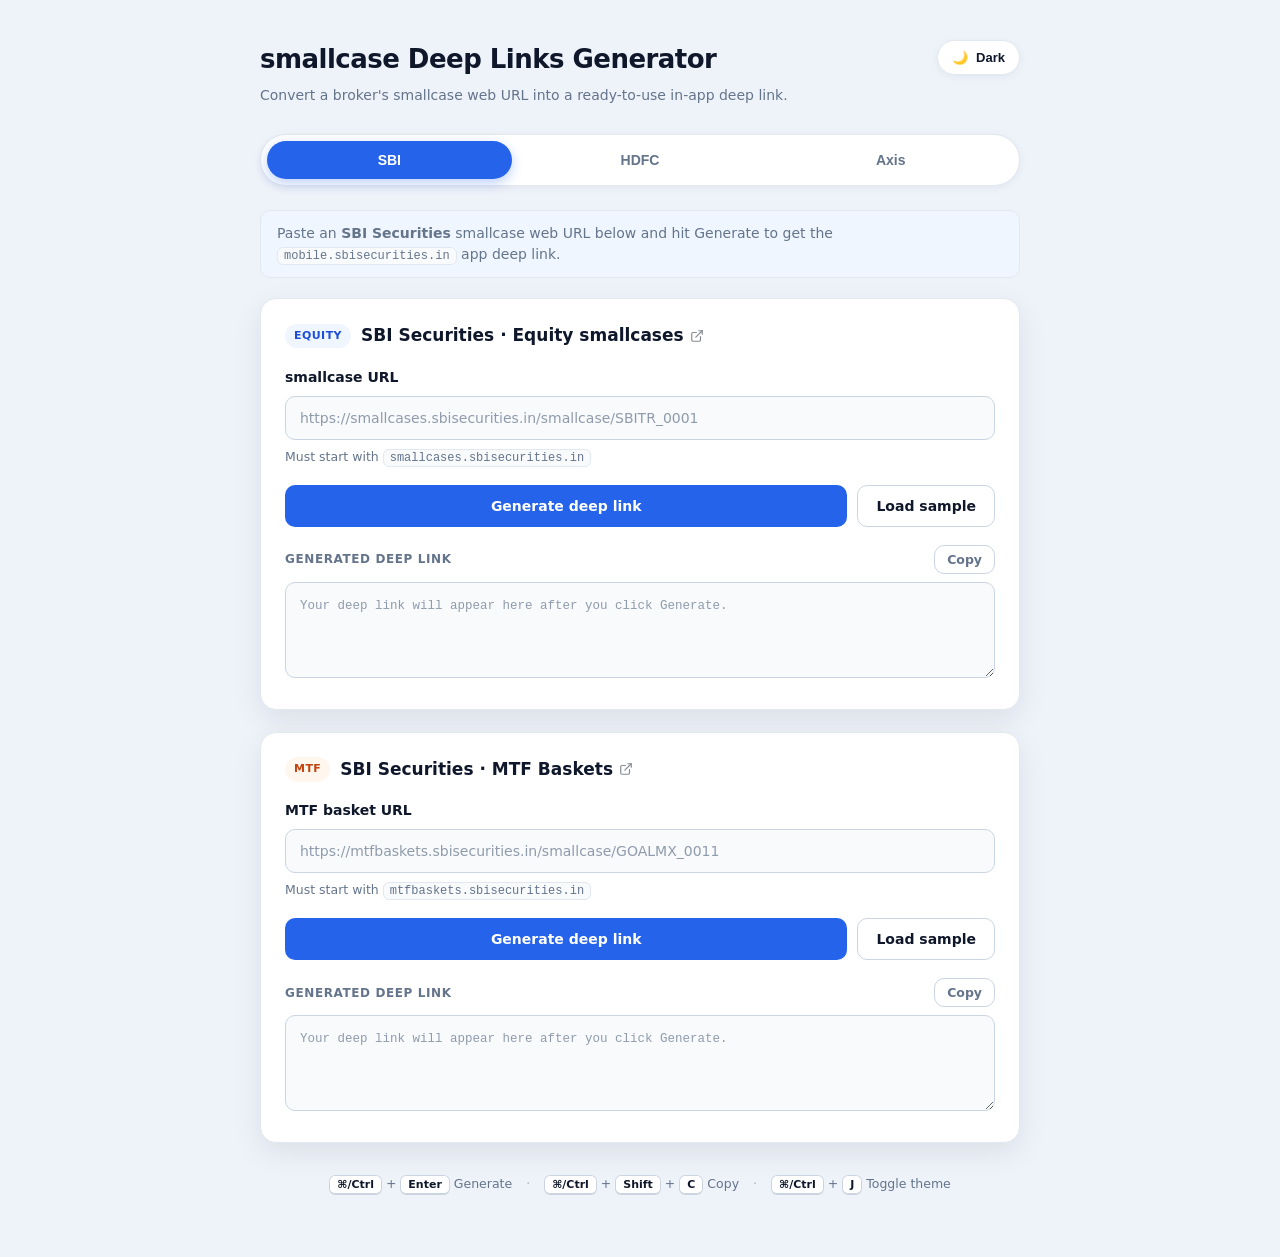
==== commit a4e8040a: "deeplinks: add Axis tab (Axis MTF generator + non-MTF placeholder) - Axis MTF: converts mtfbaskets.a" ====
--- a/deeplinks-generator/index.html
+++ b/deeplinks-generator/index.html
@@ -519,6 +519,7 @@
   <div class="tabs-container">
     <button class="tab-button active" onclick="switchTab('sbi', this)">SBI</button>
     <button class="tab-button" onclick="switchTab('hdfc', this)">HDFC</button>
+    <button class="tab-button" onclick="switchTab('axis', this)">Axis</button>
   </div>
 
   <!-- ============================================================
@@ -811,6 +812,100 @@
     </div>
   </div>
 
+  <!-- ============================================================
+       AXIS TAB
+       ============================================================ -->
+  <div id="axis-content" class="tab-content">
+    <div class="tab-intro">
+      Only <strong>Axis MTF</strong> baskets are supported today. Paste an MTF basket web URL to get
+      the <code>invest-preprod.axisdirect.in</code> SSO deep link — the path is always included, and any
+      query string after <code>?</code> is passed through as <code>params</code>. Normal (non-MTF) Axis
+      is not supported yet.
+    </div>
+
+    <!-- Axis Equity (normal) — NOT SUPPORTED YET.
+         No deep-link format has been defined for non-MTF Axis, so this card
+         intentionally has no generator logic: it only surfaces an error message.
+         When the real format is provided, replace generateAxisEQ() with the same
+         validate → split → assemble shape used by the other generators. -->
+    <div class="card" id="axis-eq-card">
+      <div class="card-head">
+        <div class="card-titles">
+          <span class="chip chip-eq">Equity</span>
+          <h2>
+            <a href="https://www.axisdirect.in/" target="_blank" rel="noopener">
+              Axis Direct · smallcases
+              <svg width="14" height="14" viewBox="0 0 24 24" fill="none" stroke="currentColor" stroke-width="2" stroke-linecap="round" stroke-linejoin="round"><path d="M18 13v6a2 2 0 0 1-2 2H5a2 2 0 0 1-2-2V8a2 2 0 0 1 2-2h6"/><polyline points="15 3 21 3 21 9"/><line x1="10" y1="14" x2="21" y2="3"/></svg>
+            </a>
+          </h2>
+        </div>
+      </div>
+
+      <div class="field">
+        <div class="field-label-row">
+          <label for="axis_eqInput">smallcase URL</label>
+        </div>
+        <input id="axis_eqInput" type="text"
+               placeholder="Not supported yet" disabled />
+        <p class="hint">Normal (non-MTF) Axis deep links aren't available yet — only
+          <strong>Axis MTF</strong> baskets are supported. Use the MTF card below.</p>
+      </div>
+
+      <div class="actions">
+        <button class="btn primary" onclick="generateAxisEQ()">Generate deep link</button>
+      </div>
+
+      <div class="output">
+        <div class="output-head">
+          <span class="output-title">Generated deep link</span>
+          <button class="btn copy" onclick="copyToClipboard('axis_eqOutput')">Copy</button>
+        </div>
+        <textarea id="axis_eqOutput" readonly placeholder="Normal Axis deep links are not supported yet."></textarea>
+      </div>
+    </div>
+
+    <!-- Axis MTF -->
+    <div class="card" id="axis-mtf-card">
+      <div class="card-head">
+        <div class="card-titles">
+          <span class="chip chip-mtf">MTF</span>
+          <h2>
+            <a href="https://mtfbaskets.axisdirect.in/" target="_blank" rel="noopener">
+              Axis Direct · MTF Baskets
+              <svg width="14" height="14" viewBox="0 0 24 24" fill="none" stroke="currentColor" stroke-width="2" stroke-linecap="round" stroke-linejoin="round"><path d="M18 13v6a2 2 0 0 1-2 2H5a2 2 0 0 1-2-2V8a2 2 0 0 1 2-2h6"/><polyline points="15 3 21 3 21 9"/><line x1="10" y1="14" x2="21" y2="3"/></svg>
+            </a>
+          </h2>
+        </div>
+      </div>
+
+      <div class="field">
+        <div class="field-label-row">
+          <label for="axis_mtfInput">MTF basket URL</label>
+          <span id="axismtfBadge" class="badge"></span>
+        </div>
+        <input id="axis_mtfInput" type="text"
+               placeholder="https://mtfbaskets.axisdirect.in/smallcase/GOALMX_0019"
+               oninput="liveValidate(this,'https://mtfbaskets.axisdirect.in',axismtfBadge,axismtfErr)" />
+        <p class="hint">Must start with <code>mtfbaskets.axisdirect.in</code>. Works with a bare
+          <code>/smallcase/...</code> path, or with a full <code>?params</code> query string.</p>
+        <div id="axismtfErr" class="error-text">Invalid Axis MTF basket URL</div>
+      </div>
+
+      <div class="actions">
+        <button class="btn primary" onclick="generateAxisMTF()">Generate deep link</button>
+        <button class="btn ghost" onclick="loadAxisMTFSample()">Load sample</button>
+      </div>
+
+      <div class="output">
+        <div class="output-head">
+          <span class="output-title">Generated deep link</span>
+          <button class="btn copy" onclick="copyToClipboard('axis_mtfOutput')">Copy</button>
+        </div>
+        <textarea id="axis_mtfOutput" readonly placeholder="Your deep link will appear here after you click Generate."></textarea>
+      </div>
+    </div>
+  </div>
+
   <!-- ============================ FOOTER ============================ -->
   <div class="shortcuts">
     <kbd>⌘/Ctrl</kbd> + <kbd>Enter</kbd> Generate
@@ -1143,6 +1238,47 @@
   }
 }
 
+/* Axis Equity (normal, non-MTF) → NOT SUPPORTED YET.
+   No deep-link format exists for non-MTF Axis, so this deliberately generates
+   nothing and reports an error. Replace with real logic when the format lands. */
+function generateAxisEQ() {
+  axis_eqOutput.value =
+    "⚠️ Normal (non-MTF) Axis deep links are not supported yet — only Axis MTF baskets are available. Use the MTF card below.";
+  showToast("Normal Axis not supported — MTF only");
+}
+
+/* Axis MTF → invest-preprod.axisdirect.in SSO (sso_type=MISC).
+   The input domain is dropped; the remaining path (+ any #hash) is percent-
+   encoded into `path`. If the input has a query string after `?`, that whole
+   leftover string is percent-encoded and passed through as `params`. When there
+   is no query string, `params` is omitted entirely (path-only link). */
+function generateAxisMTF() {
+  const i = axis_mtfInput, o = axis_mtfOutput;
+  if (!validate(i, "https://mtfbaskets.axisdirect.in", axismtfBadge, axismtfErr)) {
+    showToast("Invalid Axis MTF URL");
+    return;
+  }
+
+  try {
+    const [b, p] = i.value.split("?");
+    const u = new URL(b);
+    const path = u.pathname + u.hash;
+
+    let out =
+      `https://invest-preprod.axisdirect.in/sso?sso_type=MISC` +
+      `&path=${encodeURIComponent(path)}`;
+    if (p) {
+      out += `&params=${encodeURIComponent(p)}`;
+    }
+    o.value = out;
+
+    showToast("Axis MTF deep link generated");
+  } catch {
+    o.value = "⚠️ Error generating link";
+    showToast("Error generating link");
+  }
+}
+
 /* ============================================================================
    4. SAMPLE DATA LOADERS
    Fill each field with a realistic example so the tool can be tried instantly.
@@ -1185,6 +1321,11 @@
   validate(document.getElementById('hdfc_skyInput'), 'https://invest.hdfcsky.com', hdfcskyBadge, hdfcskyErr);
 }
 
+function loadAxisMTFSample() {
+  document.getElementById('axis_mtfInput').value = 'https://mtfbaskets.axisdirect.in/smallcase/GOALMX_0019';
+  validate(document.getElementById('axis_mtfInput'), 'https://mtfbaskets.axisdirect.in', axismtfBadge, axismtfErr);
+}
+
 /* ============================================================================
    5. KEYBOARD SHORTCUTS
    Routes to the correct action based on the active tab and the card the focus
@@ -1206,6 +1347,9 @@
       if (document.activeElement.closest("#hdfc-sky-card")) generateHDFCSky();
       else if (document.activeElement.closest("#hdfc-mtf-card")) generateHDFCMTF();
       else generateHDFCIR();
+    } else if (active.id === 'axis-content') {
+      if (document.activeElement.closest("#axis-eq-card")) generateAxisEQ();
+      else generateAxisMTF();
     }
   }
 
@@ -1221,6 +1365,9 @@
       if (document.activeElement.closest("#hdfc-sky-card")) copyToClipboard("hdfc_skyOutput");
       else if (document.activeElement.closest("#hdfc-mtf-card")) copyToClipboard("hdfc_mtfOutput");
       else copyToClipboard("hdfc_irOutput");
+    } else if (active.id === 'axis-content') {
+      if (document.activeElement.closest("#axis-eq-card")) copyToClipboard("axis_eqOutput");
+      else copyToClipboard("axis_mtfOutput");
     }
   }
 
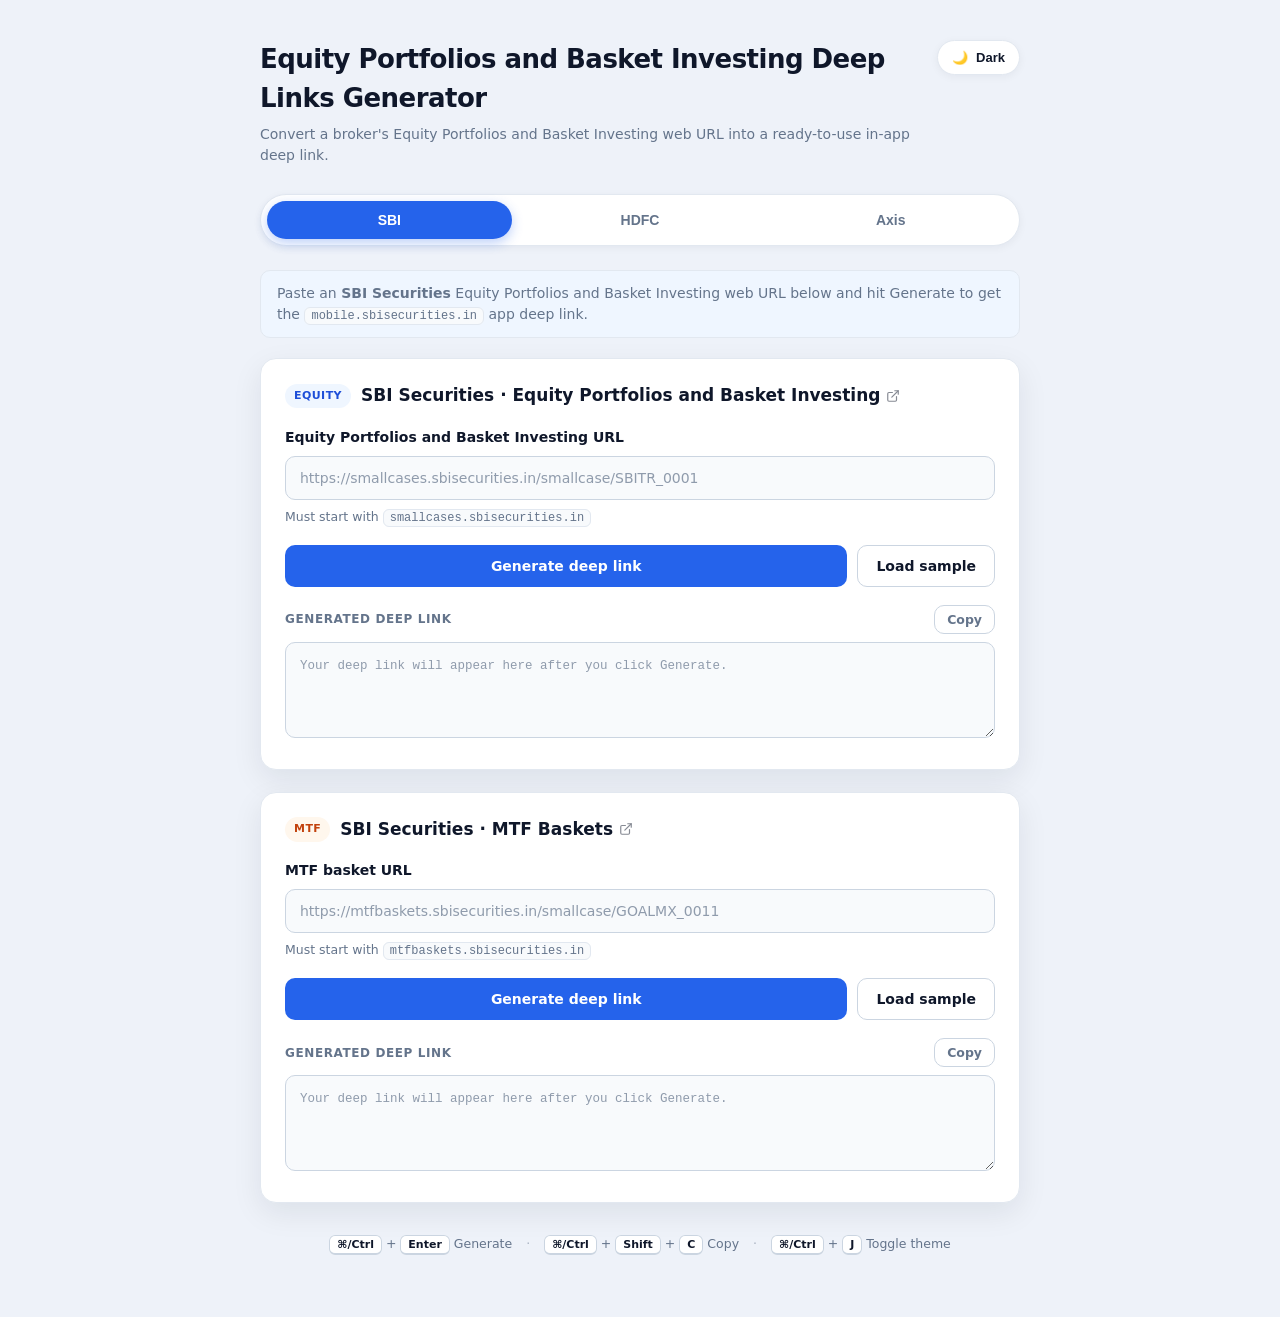
==== commit f96e0c47: "Rebrand: smallcase -> Equity Portfolios and Basket Investing (display text only) Replace display/bra" ====
--- a/deeplinks-generator/index.html
+++ b/deeplinks-generator/index.html
@@ -3,7 +3,7 @@
 <head>
 <meta charset="UTF-8" />
 <meta name="viewport" content="width=device-width, initial-scale=1.0" />
-<title>smallcase Deep Links Generator</title>
+<title>Equity Portfolios and Basket Investing Deep Links Generator</title>
 
 <!-- Inline SVG favicon (a link/chain glyph). Kept inline so the page stays
      fully self-contained — no external asset requests (works offline / on any host). -->
@@ -505,8 +505,8 @@
   <!-- ============================ HEADER ============================ -->
   <header>
     <div class="title-block">
-      <h1>smallcase Deep Links Generator</h1>
-      <p>Convert a broker's smallcase web URL into a ready-to-use in-app deep link.</p>
+      <h1>Equity Portfolios and Basket Investing Deep Links Generator</h1>
+      <p>Convert a broker's Equity Portfolios and Basket Investing web URL into a ready-to-use in-app deep link.</p>
     </div>
     <button class="theme-toggle" onclick="toggleTheme()" aria-label="Toggle dark / light theme">
       <span id="themeIcon">🌙</span><span id="themeLabel">Dark</span>
@@ -527,7 +527,7 @@
        ============================================================ -->
   <div id="sbi-content" class="tab-content active">
     <div class="tab-intro">
-      Paste an <strong>SBI Securities</strong> smallcase web URL below and hit Generate to get the
+      Paste an <strong>SBI Securities</strong> Equity Portfolios and Basket Investing web URL below and hit Generate to get the
       <code>mobile.sbisecurities.in</code> app deep link.
     </div>
 
@@ -538,7 +538,7 @@
           <span class="chip chip-eq">Equity</span>
           <h2>
             <a href="https://smallcases.sbisecurities.in/" target="_blank" rel="noopener">
-              SBI Securities · Equity smallcases
+              SBI Securities · Equity Portfolios and Basket Investing
               <svg width="14" height="14" viewBox="0 0 24 24" fill="none" stroke="currentColor" stroke-width="2" stroke-linecap="round" stroke-linejoin="round"><path d="M18 13v6a2 2 0 0 1-2 2H5a2 2 0 0 1-2-2V8a2 2 0 0 1 2-2h6"/><polyline points="15 3 21 3 21 9"/><line x1="10" y1="14" x2="21" y2="3"/></svg>
             </a>
           </h2>
@@ -547,14 +547,14 @@
 
       <div class="field">
         <div class="field-label-row">
-          <label for="sbiEqInput">smallcase URL</label>
+          <label for="sbiEqInput">Equity Portfolios and Basket Investing URL</label>
           <span id="sbieqBadge" class="badge"></span>
         </div>
         <input id="sbiEqInput" type="text"
                placeholder="https://smallcases.sbisecurities.in/smallcase/SBITR_0001"
                oninput="liveValidate(this,'https://smallcases.sbisecurities.in',sbieqBadge,sbieqErr)" />
         <p class="hint">Must start with <code>smallcases.sbisecurities.in</code></p>
-        <div id="sbieqErr" class="error-text">Invalid Equity smallcase URL</div>
+        <div id="sbieqErr" class="error-text">Invalid Equity Portfolios and Basket Investing URL</div>
       </div>
 
       <div class="actions">
@@ -617,7 +617,7 @@
        ============================================================ -->
   <div id="hdfc-content" class="tab-content">
     <div class="tab-intro">
-      Paste an <strong>HDFC</strong> smallcase web URL below. IR &amp; MTF links support optional
+      Paste an <strong>HDFC</strong> Equity Portfolios and Basket Investing web URL below. IR &amp; MTF links support optional
       <strong>UTM parameters</strong>, which are bundled into the <code>extra_param</code> JSON payload.
     </div>
 
@@ -628,7 +628,7 @@
           <span class="chip chip-eq">Invest Right</span>
           <h2>
             <a href="https://basketinvesting.hdfcsec.com/" target="_blank" rel="noopener">
-              HDFC Securities · IR smallcases
+              HDFC Securities · IR Equity Portfolios and Basket Investing
               <svg width="14" height="14" viewBox="0 0 24 24" fill="none" stroke="currentColor" stroke-width="2" stroke-linecap="round" stroke-linejoin="round"><path d="M18 13v6a2 2 0 0 1-2 2H5a2 2 0 0 1-2-2V8a2 2 0 0 1 2-2h6"/><polyline points="15 3 21 3 21 9"/><line x1="10" y1="14" x2="21" y2="3"/></svg>
             </a>
           </h2>
@@ -637,14 +637,14 @@
 
       <div class="field">
         <div class="field-label-row">
-          <label for="hdfc_irInput">smallcase URL</label>
+          <label for="hdfc_irInput">Equity Portfolios and Basket Investing URL</label>
           <span id="hdfcirBadge" class="badge"></span>
         </div>
         <input id="hdfc_irInput" type="text"
                placeholder="https://basketinvesting.hdfcsec.com/smallcase/HDNM_0014"
                oninput="liveValidate(this,'https://basketinvesting.hdfcsec.com',hdfcirBadge,hdfcirErr)" />
         <p class="hint">Must start with <code>basketinvesting.hdfcsec.com</code></p>
-        <div id="hdfcirErr" class="error-text">Invalid IR smallcase URL</div>
+        <div id="hdfcirErr" class="error-text">Invalid IR Equity Portfolios and Basket Investing URL</div>
       </div>
 
       <!-- UTM block — values are read by generateHDFCIR() and bundled into extra_param JSON -->
@@ -778,7 +778,7 @@
           <span class="chip chip-sky">Sky</span>
           <h2>
             <a href="https://invest.hdfcsky.com/" target="_blank" rel="noopener">
-              HDFC Sky · smallcases
+              HDFC Sky · Equity Portfolios and Basket Investing
               <svg width="14" height="14" viewBox="0 0 24 24" fill="none" stroke="currentColor" stroke-width="2" stroke-linecap="round" stroke-linejoin="round"><path d="M18 13v6a2 2 0 0 1-2 2H5a2 2 0 0 1-2-2V8a2 2 0 0 1 2-2h6"/><polyline points="15 3 21 3 21 9"/><line x1="10" y1="14" x2="21" y2="3"/></svg>
             </a>
           </h2>
@@ -787,14 +787,14 @@
 
       <div class="field">
         <div class="field-label-row">
-          <label for="hdfc_skyInput">smallcase URL</label>
+          <label for="hdfc_skyInput">Equity Portfolios and Basket Investing URL</label>
           <span id="hdfcskyBadge" class="badge"></span>
         </div>
         <input id="hdfc_skyInput" type="text"
                placeholder="https://invest.hdfcsky.com/smallcase/HDFCTR_0001"
                oninput="liveValidate(this,'https://invest.hdfcsky.com',hdfcskyBadge,hdfcskyErr)" />
         <p class="hint">Must start with <code>invest.hdfcsky.com</code></p>
-        <div id="hdfcskyErr" class="error-text">Invalid HDFC Sky smallcase URL</div>
+        <div id="hdfcskyErr" class="error-text">Invalid HDFC Sky Equity Portfolios and Basket Investing URL</div>
       </div>
 
       <div class="actions">
@@ -817,24 +817,21 @@
        ============================================================ -->
   <div id="axis-content" class="tab-content">
     <div class="tab-intro">
-      Only <strong>Axis MTF</strong> baskets are supported today. Paste an MTF basket web URL to get
-      the <code>invest-preprod.axisdirect.in</code> SSO deep link — the path is always included, and any
-      query string after <code>?</code> is passed through as <code>params</code>. Normal (non-MTF) Axis
-      is not supported yet.
+      Paste an <strong>Axis</strong> Equity Portfolios and Basket Investing web URL. Use the <strong>Equity</strong> card for
+      <code>axisdirect.smallcase.com</code> URLs and the <strong>MTF</strong> card for
+      <code>mtfbaskets.axisdirect.in</code> URLs. Both produce an
+      <code>invest-preprod.axisdirect.in</code> SSO deep link — the path is always included, and any
+      query string after <code>?</code> is passed through as <code>params</code>.
     </div>
 
-    <!-- Axis Equity (normal) — NOT SUPPORTED YET.
-         No deep-link format has been defined for non-MTF Axis, so this card
-         intentionally has no generator logic: it only surfaces an error message.
-         When the real format is provided, replace generateAxisEQ() with the same
-         validate → split → assemble shape used by the other generators. -->
+    <!-- Axis Equity (normal Equity Portfolios and Basket Investing) -->
     <div class="card" id="axis-eq-card">
       <div class="card-head">
         <div class="card-titles">
           <span class="chip chip-eq">Equity</span>
           <h2>
-            <a href="https://www.axisdirect.in/" target="_blank" rel="noopener">
-              Axis Direct · smallcases
+            <a href="https://axisdirect.smallcase.com/" target="_blank" rel="noopener">
+              Axis Direct · Equity Portfolios and Basket Investing
               <svg width="14" height="14" viewBox="0 0 24 24" fill="none" stroke="currentColor" stroke-width="2" stroke-linecap="round" stroke-linejoin="round"><path d="M18 13v6a2 2 0 0 1-2 2H5a2 2 0 0 1-2-2V8a2 2 0 0 1 2-2h6"/><polyline points="15 3 21 3 21 9"/><line x1="10" y1="14" x2="21" y2="3"/></svg>
             </a>
           </h2>
@@ -843,16 +840,20 @@
 
       <div class="field">
         <div class="field-label-row">
-          <label for="axis_eqInput">smallcase URL</label>
+          <label for="axis_eqInput">Equity Portfolios and Basket Investing URL</label>
+          <span id="axiseqBadge" class="badge"></span>
         </div>
         <input id="axis_eqInput" type="text"
-               placeholder="Not supported yet" disabled />
-        <p class="hint">Normal (non-MTF) Axis deep links aren't available yet — only
-          <strong>Axis MTF</strong> baskets are supported. Use the MTF card below.</p>
+               placeholder="https://axisdirect.smallcase.com/smallcase/SCET_0012"
+               oninput="liveValidate(this,'https://axisdirect.smallcase.com',axiseqBadge,axiseqErr)" />
+        <p class="hint">Must start with <code>axisdirect.smallcase.com</code>. Works with a bare
+          <code>/smallcase/...</code> path, or with a full <code>?params</code> query string.</p>
+        <div id="axiseqErr" class="error-text">Invalid Axis Equity Portfolios and Basket Investing URL</div>
       </div>
 
       <div class="actions">
         <button class="btn primary" onclick="generateAxisEQ()">Generate deep link</button>
+        <button class="btn ghost" onclick="loadAxisEQSample()">Load sample</button>
       </div>
 
       <div class="output">
@@ -860,7 +861,7 @@
           <span class="output-title">Generated deep link</span>
           <button class="btn copy" onclick="copyToClipboard('axis_eqOutput')">Copy</button>
         </div>
-        <textarea id="axis_eqOutput" readonly placeholder="Normal Axis deep links are not supported yet."></textarea>
+        <textarea id="axis_eqOutput" readonly placeholder="Your deep link will appear here after you click Generate."></textarea>
       </div>
     </div>
 
@@ -920,7 +921,7 @@
 
 <script>
 /* ============================================================================
-   smallcase Deep Links Generator — application script
+   Equity Portfolios and Basket Investing Deep Links Generator — application script
    ----------------------------------------------------------------------------
    HOW THIS FILE IS ORGANISED (please read README.md before editing):
 
@@ -1238,13 +1239,36 @@
   }
 }
 
-/* Axis Equity (normal, non-MTF) → NOT SUPPORTED YET.
-   No deep-link format exists for non-MTF Axis, so this deliberately generates
-   nothing and reports an error. Replace with real logic when the format lands. */
+/* Axis Equity (normal Equity Portfolios and Basket Investing) → invest-preprod.axisdirect.in SSO
+   (sso_type=EQUITY_SMALLCASE). Same shape as Axis MTF: the input domain is
+   dropped; the remaining path (+ any #hash) is percent-encoded into `path`, and
+   any query string after `?` is percent-encoded and passed through as `params`
+   (omitted entirely when there is no query string). */
 function generateAxisEQ() {
-  axis_eqOutput.value =
-    "⚠️ Normal (non-MTF) Axis deep links are not supported yet — only Axis MTF baskets are available. Use the MTF card below.";
-  showToast("Normal Axis not supported — MTF only");
+  const i = axis_eqInput, o = axis_eqOutput;
+  if (!validate(i, "https://axisdirect.smallcase.com", axiseqBadge, axiseqErr)) {
+    showToast("Invalid Axis Equity Portfolios and Basket Investing URL");
+    return;
+  }
+
+  try {
+    const [b, p] = i.value.split("?");
+    const u = new URL(b);
+    const path = u.pathname + u.hash;
+
+    let out =
+      `https://invest-preprod.axisdirect.in/sso?sso_type=EQUITY_SMALLCASE` +
+      `&path=${encodeURIComponent(path)}`;
+    if (p) {
+      out += `&params=${encodeURIComponent(p)}`;
+    }
+    o.value = out;
+
+    showToast("Axis Equity deep link generated");
+  } catch {
+    o.value = "⚠️ Error generating link";
+    showToast("Error generating link");
+  }
 }
 
 /* Axis MTF → invest-preprod.axisdirect.in SSO (sso_type=MISC).
@@ -1319,6 +1343,11 @@
 function loadHDFCSkySample() {
   document.getElementById('hdfc_skyInput').value = 'https://invest.hdfcsky.com/smallcase/HDFCTR_0001';
   validate(document.getElementById('hdfc_skyInput'), 'https://invest.hdfcsky.com', hdfcskyBadge, hdfcskyErr);
+}
+
+function loadAxisEQSample() {
+  document.getElementById('axis_eqInput').value = 'https://axisdirect.smallcase.com/smallcase/SCET_0012';
+  validate(document.getElementById('axis_eqInput'), 'https://axisdirect.smallcase.com', axiseqBadge, axiseqErr);
 }
 
 function loadAxisMTFSample() {
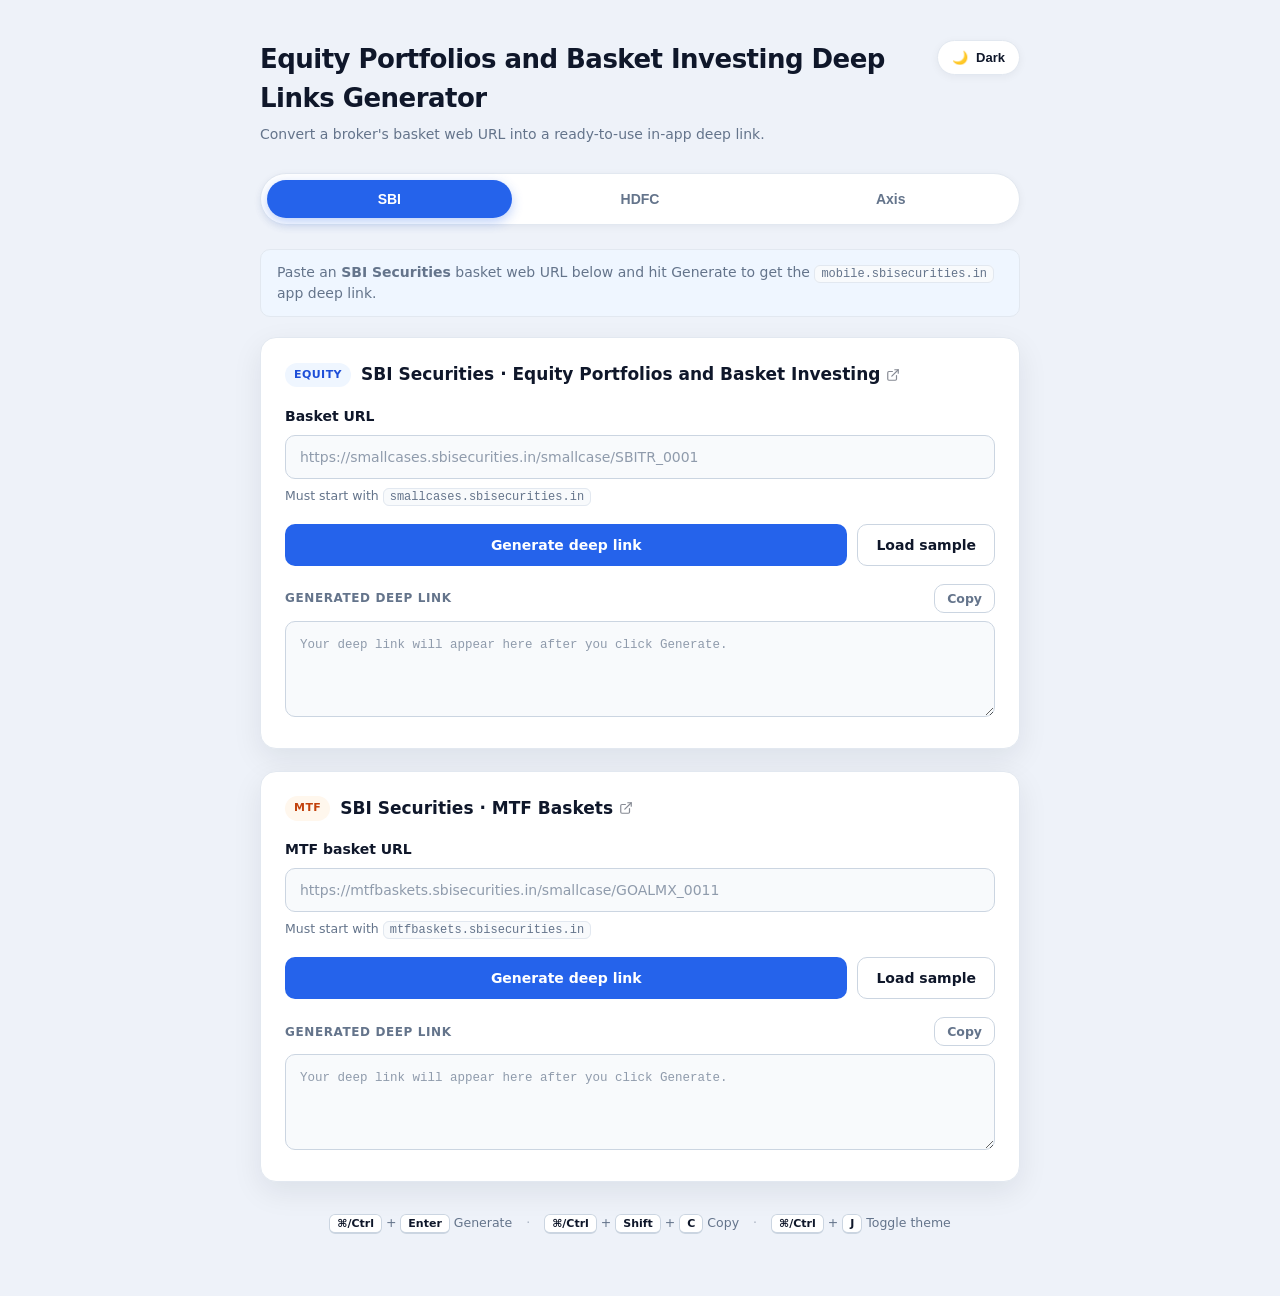
==== commit c7e5fc07: "docs: prose polish + README TOC/badges Polish rebranded phrasing (use 'basket' as the natural adject" ====
--- a/deeplinks-generator/index.html
+++ b/deeplinks-generator/index.html
@@ -506,7 +506,7 @@
   <header>
     <div class="title-block">
       <h1>Equity Portfolios and Basket Investing Deep Links Generator</h1>
-      <p>Convert a broker's Equity Portfolios and Basket Investing web URL into a ready-to-use in-app deep link.</p>
+      <p>Convert a broker's basket web URL into a ready-to-use in-app deep link.</p>
     </div>
     <button class="theme-toggle" onclick="toggleTheme()" aria-label="Toggle dark / light theme">
       <span id="themeIcon">🌙</span><span id="themeLabel">Dark</span>
@@ -527,7 +527,7 @@
        ============================================================ -->
   <div id="sbi-content" class="tab-content active">
     <div class="tab-intro">
-      Paste an <strong>SBI Securities</strong> Equity Portfolios and Basket Investing web URL below and hit Generate to get the
+      Paste an <strong>SBI Securities</strong> basket web URL below and hit Generate to get the
       <code>mobile.sbisecurities.in</code> app deep link.
     </div>
 
@@ -547,14 +547,14 @@
 
       <div class="field">
         <div class="field-label-row">
-          <label for="sbiEqInput">Equity Portfolios and Basket Investing URL</label>
+          <label for="sbiEqInput">Basket URL</label>
           <span id="sbieqBadge" class="badge"></span>
         </div>
         <input id="sbiEqInput" type="text"
                placeholder="https://smallcases.sbisecurities.in/smallcase/SBITR_0001"
                oninput="liveValidate(this,'https://smallcases.sbisecurities.in',sbieqBadge,sbieqErr)" />
         <p class="hint">Must start with <code>smallcases.sbisecurities.in</code></p>
-        <div id="sbieqErr" class="error-text">Invalid Equity Portfolios and Basket Investing URL</div>
+        <div id="sbieqErr" class="error-text">Invalid Basket URL</div>
       </div>
 
       <div class="actions">
@@ -617,7 +617,7 @@
        ============================================================ -->
   <div id="hdfc-content" class="tab-content">
     <div class="tab-intro">
-      Paste an <strong>HDFC</strong> Equity Portfolios and Basket Investing web URL below. IR &amp; MTF links support optional
+      Paste an <strong>HDFC</strong> basket web URL below. IR &amp; MTF links support optional
       <strong>UTM parameters</strong>, which are bundled into the <code>extra_param</code> JSON payload.
     </div>
 
@@ -637,14 +637,14 @@
 
       <div class="field">
         <div class="field-label-row">
-          <label for="hdfc_irInput">Equity Portfolios and Basket Investing URL</label>
+          <label for="hdfc_irInput">Basket URL</label>
           <span id="hdfcirBadge" class="badge"></span>
         </div>
         <input id="hdfc_irInput" type="text"
                placeholder="https://basketinvesting.hdfcsec.com/smallcase/HDNM_0014"
                oninput="liveValidate(this,'https://basketinvesting.hdfcsec.com',hdfcirBadge,hdfcirErr)" />
         <p class="hint">Must start with <code>basketinvesting.hdfcsec.com</code></p>
-        <div id="hdfcirErr" class="error-text">Invalid IR Equity Portfolios and Basket Investing URL</div>
+        <div id="hdfcirErr" class="error-text">Invalid IR Basket URL</div>
       </div>
 
       <!-- UTM block — values are read by generateHDFCIR() and bundled into extra_param JSON -->
@@ -787,14 +787,14 @@
 
       <div class="field">
         <div class="field-label-row">
-          <label for="hdfc_skyInput">Equity Portfolios and Basket Investing URL</label>
+          <label for="hdfc_skyInput">Basket URL</label>
           <span id="hdfcskyBadge" class="badge"></span>
         </div>
         <input id="hdfc_skyInput" type="text"
                placeholder="https://invest.hdfcsky.com/smallcase/HDFCTR_0001"
                oninput="liveValidate(this,'https://invest.hdfcsky.com',hdfcskyBadge,hdfcskyErr)" />
         <p class="hint">Must start with <code>invest.hdfcsky.com</code></p>
-        <div id="hdfcskyErr" class="error-text">Invalid HDFC Sky Equity Portfolios and Basket Investing URL</div>
+        <div id="hdfcskyErr" class="error-text">Invalid HDFC Sky Basket URL</div>
       </div>
 
       <div class="actions">
@@ -817,7 +817,7 @@
        ============================================================ -->
   <div id="axis-content" class="tab-content">
     <div class="tab-intro">
-      Paste an <strong>Axis</strong> Equity Portfolios and Basket Investing web URL. Use the <strong>Equity</strong> card for
+      Paste an <strong>Axis</strong> basket web URL. Use the <strong>Equity</strong> card for
       <code>axisdirect.smallcase.com</code> URLs and the <strong>MTF</strong> card for
       <code>mtfbaskets.axisdirect.in</code> URLs. Both produce an
       <code>invest-preprod.axisdirect.in</code> SSO deep link — the path is always included, and any
@@ -840,7 +840,7 @@
 
       <div class="field">
         <div class="field-label-row">
-          <label for="axis_eqInput">Equity Portfolios and Basket Investing URL</label>
+          <label for="axis_eqInput">Basket URL</label>
           <span id="axiseqBadge" class="badge"></span>
         </div>
         <input id="axis_eqInput" type="text"
@@ -848,7 +848,7 @@
                oninput="liveValidate(this,'https://axisdirect.smallcase.com',axiseqBadge,axiseqErr)" />
         <p class="hint">Must start with <code>axisdirect.smallcase.com</code>. Works with a bare
           <code>/smallcase/...</code> path, or with a full <code>?params</code> query string.</p>
-        <div id="axiseqErr" class="error-text">Invalid Axis Equity Portfolios and Basket Investing URL</div>
+        <div id="axiseqErr" class="error-text">Invalid Axis Basket URL</div>
       </div>
 
       <div class="actions">
@@ -1247,7 +1247,7 @@
 function generateAxisEQ() {
   const i = axis_eqInput, o = axis_eqOutput;
   if (!validate(i, "https://axisdirect.smallcase.com", axiseqBadge, axiseqErr)) {
-    showToast("Invalid Axis Equity Portfolios and Basket Investing URL");
+    showToast("Invalid Axis Basket URL");
     return;
   }
 
